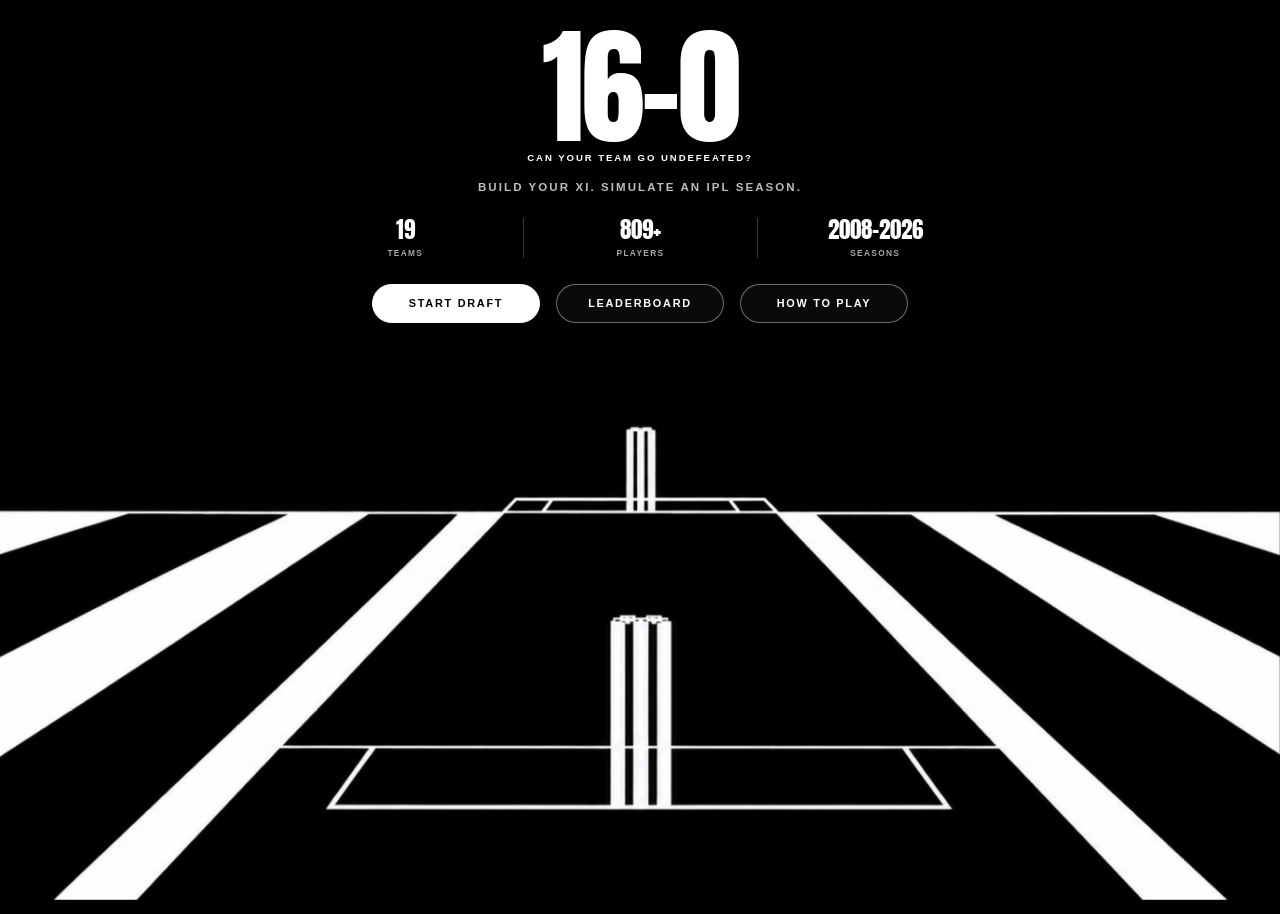
==== index.html @ 0a6eabfe "Switch report modal to Web3Forms with live access key; drop unused EmailJS CDN" ====
<!doctype html>
<html lang="en">
  <head>
    <meta charset="UTF-8" />
    <meta
      name="viewport"
      content="width=device-width, initial-scale=1.0, viewport-fit=cover"
    />
    <title>IPL Draft</title>
    <link rel="preconnect" href="https://fonts.googleapis.com" />
    <link rel="preconnect" href="https://fonts.gstatic.com" crossorigin />
    <link
      href="https://fonts.googleapis.com/css2?family=Anton&display=swap"
      rel="stylesheet"
    />
    <link rel="stylesheet" href="styles.css" />
    <link rel="stylesheet" href="report.css" />
  </head>
  <body>
    <img class="bg" src="assets/landing.png" alt="" />
    <div class="bg-scrim" aria-hidden="true"></div>

    <!-- ===================== LANDING ===================== -->
    <main id="landing" class="screen is-active">
      <header>
        <h1>16-0</h1>
        <p class="record-label">Can your team go undefeated?</p>
        <p class="tagline">Build your XI. Simulate an IPL season.</p>
        <dl class="stats">
          <div>
            <dt>19</dt>
            <dd>Teams</dd>
          </div>
          <div>
            <dt>809+</dt>
            <dd>Players</dd>
          </div>
          <div>
            <dt>2008–2026</dt>
            <dd>Seasons</dd>
          </div>
        </dl>
        <div class="landing-actions">
          <button class="start-button" type="button">Start Draft</button>
          <a class="leaderboard-landing-btn" href="leaderboard.html">Leaderboard</a>
          <button id="howToBtn" class="how-to-btn" type="button">How to Play</button>
        </div>
      </header>
    </main>

    <!-- ===================== HOW TO PLAY (card deck) ===================== -->
    <div id="howToModal" class="how-to-modal" hidden>
      <div class="how-to-backdrop" data-close></div>
      <div class="how-to-card" role="dialog" aria-modal="true" aria-label="How to play">
        <button class="how-to-close" type="button" data-close aria-label="Close">×</button>

        <div class="how-to-steps">
          <div class="how-to-step is-active">
            <span class="how-to-num">01</span>
            <h3 class="how-to-step-title">Spin for a club</h3>
            <p class="how-to-step-text">Hit spin to land on a random IPL franchise &amp; season. Don't like it? Reroll (limited by difficulty).</p>
          </div>
          <div class="how-to-step">
            <span class="how-to-num">02</span>
            <h3 class="how-to-step-title">Pick one player</h3>
            <p class="how-to-step-text">Draft a single player from that squad into your XI, then spin again for the next pick.</p>
          </div>
          <div class="how-to-step">
            <span class="how-to-num">03</span>
            <h3 class="how-to-step-title">Build your XI</h3>
            <p class="how-to-step-text">Fill all 11 slots — openers, middle order, a keeper, and bowlers. Max 4 overseas. Drag to reorder.</p>
          </div>
          <div class="how-to-step">
            <span class="how-to-num">04</span>
            <h3 class="how-to-step-title">Simulate the season</h3>
            <p class="how-to-step-text">Play 14 league games. Finish top 4 to reach the playoffs and fight for the cup.</p>
          </div>
          <div class="how-to-step">
            <span class="how-to-num">05</span>
            <h3 class="how-to-step-title">Go 16-0</h3>
            <p class="how-to-step-text">Win every league game and the knockouts for a perfect undefeated season. Post it to the leaderboard.</p>
          </div>
        </div>

        <div class="how-to-dots" id="howToDots"></div>

        <div class="how-to-nav">
          <button id="howToBack" class="how-to-nav-btn" type="button">Back</button>
          <button id="howToNext" class="how-to-nav-btn is-primary" type="button">Next</button>
        </div>
      </div>
    </div>

    <!-- ===================== SETUP ===================== -->
    <section id="setup" class="screen" aria-hidden="true">
      <div class="setup-inner">
        <div class="setup-top">
          <button class="back-btn" type="button" aria-label="Back to home">
            ← Back
          </button>
          <span class="wordmark">16-0</span>
          <span class="setup-top-spacer" aria-hidden="true"></span>
        </div>

        <h2 class="setup-title">Draft Setup</h2>
        <p class="setup-sub">Set your rules, then spin for your first franchise.</p>

        <!-- Team Name -->
        <section class="group">
          <h3 class="group-label">Team Name</h3>
          <input
            type="text"
            id="teamNameInput"
            class="team-name-input"
            placeholder="Your XI"
            maxlength="18"
            autocomplete="off"
          />
        </section>

        <!-- Difficulty -->
        <section class="group" data-setting="difficulty">
          <h3 class="group-label">Difficulty</h3>
          <div class="options cols-3" role="group" aria-label="Difficulty">
            <button class="opt" type="button" data-value="easy" aria-pressed="false">
              <span class="opt-title">Easy</span>
              <span class="opt-desc">3 re-spins · limits relaxed</span>
            </button>
            <button class="opt is-selected" type="button" data-value="normal" aria-pressed="true">
              <span class="opt-title">Normal</span>
              <span class="opt-desc">1 re-spin available</span>
            </button>
            <button class="opt" type="button" data-value="hard" aria-pressed="false">
              <span class="opt-title">Hard</span>
              <span class="opt-desc">No re-spins · strict limits</span>
            </button>
          </div>
        </section>

        <!-- Show Ratings -->
        <section class="group" data-setting="showRatings">
          <h3 class="group-label">Show Ratings</h3>
          <div class="options cols-2" role="group" aria-label="Show ratings">
            <button class="opt is-selected" type="button" data-value="on" aria-pressed="true">
              <span class="opt-title">On</span>
              <span class="opt-desc">OVR shown on every player</span>
            </button>
            <button class="opt" type="button" data-value="off" aria-pressed="false">
              <span class="opt-title">Off</span>
              <span class="opt-desc">Blind draft — trust your gut</span>
            </button>
          </div>
        </section>



        <!-- Player Ratings -->
        <section class="group" data-setting="playerRatings">
          <h3 class="group-label">Player Ratings</h3>
          <div class="options cols-2" role="group" aria-label="Player ratings">
            <button class="opt is-selected" type="button" data-value="career" aria-pressed="true">
              <span class="opt-title">Career Seasons</span>
              <span class="opt-desc">Rated as that exact season</span>
            </button>
            <button class="opt" type="button" data-value="prime" aria-pressed="false">
              <span class="opt-title">Prime Mode</span>
              <span class="opt-desc">Everyone at career-best rating</span>
            </button>
          </div>
        </section>

        <!-- Era -->
        <section class="group" data-setting="era">
          <h3 class="group-label">Era</h3>
          <div class="options cols-4" role="group" aria-label="Era preset">
            <button class="opt is-selected" type="button" data-value="all" aria-pressed="true">
              <span class="opt-title">All-time</span>
            </button>
            <button class="opt" type="button" data-value="2012" aria-pressed="false">
              <span class="opt-title">2012+</span>
            </button>
            <button class="opt" type="button" data-value="2016" aria-pressed="false">
              <span class="opt-title">2016+</span>
            </button>
            <button class="opt" type="button" data-value="2020" aria-pressed="false">
              <span class="opt-title">2020+</span>
            </button>
          </div>

          <div class="era-slider">
            <div class="era-track"><div class="era-fill"></div></div>
            <input
              type="range"
              id="eraMin"
              min="2008"
              max="2026"
              value="2008"
              step="1"
              aria-label="Earliest season"
            />
            <input
              type="range"
              id="eraMax"
              min="2008"
              max="2026"
              value="2026"
              step="1"
              aria-label="Latest season"
            />
          </div>
          <div class="era-readout">
            <span id="eraFrom">2008</span>
            <span id="eraCount">19 of 19 seasons</span>
            <span id="eraTo">2026</span>
          </div>
          <p class="era-hint">
            Only franchise-seasons in this range can be spun — narrow it to draft
            from an era you know.
          </p>
        </section>

        <button id="beginDraft" class="primary-btn" type="button">
          Start Draft →
        </button>

        <footer class="setup-footer">
          <p class="disclaimer">
            16-0 is an independent, fan-made game. Not affiliated with, endorsed
            by, or sponsored by the BCCI, the IPL, or any franchise. All team and
            player names and statistics are used for informational and
            descriptive purposes only.
          </p>
          <p class="copyright">
            © 2026 16-0game.vercel.app ·
            <a class="report-link" onclick="openBugModal()">Report Issues</a>
          </p>
        </footer>
      </div>
    </section>

    <div class="toast" role="status" aria-live="polite"></div>

    <div id="bugModal" class="bug-modal" hidden>
      <div class="bug-modal-inner">
        <div class="bug-modal-header">
          <h3>Report an Issue</h3>
          <button class="bug-close" onclick="closeBugModal()" aria-label="Close">×</button>
        </div>
        <p class="bug-subtitle">Describe what went wrong and we'll fix it.</p>
        <textarea id="bugText" placeholder="e.g. Draft page crashed when I picked a player..." rows="5"></textarea>
        <button id="bugSubmit" onclick="submitBug()">Send Report</button>
        <p id="bugStatus" hidden></p>
      </div>
    </div>

    <script src="report.js"></script>
    <script src="script.js"></script>
  </body>
</html>
---- styles.css ----
* {
  box-sizing: border-box;
}

html,
body {
  width: 100%;
  height: 100%;
  min-height: 100%;
  margin: 0;
}

body {
  position: relative;
  min-height: 100svh;
  background: #000;
  overflow: hidden;
}

.bg {
  position: fixed;
  inset: 0;
  z-index: 0;
  display: block;
  width: 100%;
  height: 100%;
  object-fit: cover;
  object-position: center center;
}

.bg-scrim {
  position: fixed;
  inset: 0;
  z-index: 1;
  background: #000;
  opacity: 0;
  backdrop-filter: blur(0px);
  pointer-events: none;
  transition:
    opacity 450ms ease,
    backdrop-filter 450ms ease;
}

body.setup-active .bg-scrim {
  opacity: 0.82;
  backdrop-filter: blur(3px);
}

/* ===================== SCREEN SYSTEM ===================== */
.screen {
  position: absolute;
  inset: 0;
  z-index: 2;
  opacity: 0;
  visibility: hidden;
  transform: translateY(14px);
  pointer-events: none;
  transition:
    opacity 420ms ease,
    transform 420ms ease,
    visibility 0s linear 420ms;
}

.screen.is-active {
  opacity: 1;
  visibility: visible;
  transform: translateY(0);
  pointer-events: auto;
  transition:
    opacity 420ms ease,
    transform 420ms ease;
}

#setup {
  overflow-y: auto;
  -webkit-overflow-scrolling: touch;
  background: #0a0a0a;
}

header {
  position: absolute;
  top: clamp(1.75rem, 3.5vh, 3rem);
  left: 50%;
  display: flex;
  flex-direction: column;
  align-items: center;
  width: min(88vw, 44rem);
  transform: translateX(-50%);
}

h1 {
  margin: 0;
  color: #fff;
  font-family: "Anton", Impact, "Arial Black", sans-serif;
  font-size: clamp(5rem, 10vw, 9.5rem);
  font-weight: 400;
  line-height: 0.86;
  letter-spacing: -0.025em;
  text-align: center;
  white-space: nowrap;
}

.record-label {
  margin: 0.65rem 0 0;
  color: #fff;
  font-family: Arial, Helvetica, sans-serif;
  font-size: clamp(0.52rem, 0.75vw, 0.68rem);
  font-weight: 700;
  letter-spacing: 0.2em;
  text-transform: uppercase;
}

.tagline {
  margin: clamp(0.8rem, 1.4vw, 1.1rem) 0 0;
  color: #bdbdbd;
  font-family: Arial, Helvetica, sans-serif;
  font-size: clamp(0.58rem, 0.9vw, 0.78rem);
  font-weight: 600;
  letter-spacing: 0.18em;
  text-align: center;
  text-transform: uppercase;
  white-space: nowrap;
}

.stats {
  display: grid;
  grid-template-columns: repeat(3, 1fr);
  width: 100%;
  margin: clamp(1.25rem, 2vw, 1.65rem) 0 0;
  padding: 0;
  color: #a8a8a8;
}

.stats div {
  min-width: 0;
  padding: 0 clamp(0.75rem, 2vw, 1.5rem);
  text-align: center;
}

.stats div + div {
  border-left: 1px solid rgba(255, 255, 255, 0.22);
}

.stats dt {
  color: #fff;
  font-family: "Anton", Impact, sans-serif;
  font-size: clamp(1.1rem, 1.8vw, 1.6rem);
  line-height: 1;
}

.stats dd {
  margin: 0.45rem 0 0;
  font-family: Arial, Helvetica, sans-serif;
  font-size: clamp(0.5rem, 0.65vw, 0.62rem);
  font-weight: 600;
  letter-spacing: 0.16em;
  text-transform: uppercase;
}

.landing-actions {
  display: flex;
  gap: 1rem;
  margin-top: clamp(1.25rem, 2vw, 1.65rem);
  align-items: center;
  justify-content: center;
}

.start-button {
  min-width: 10.5rem;
  padding: 0.78rem 1.45rem;
  border: 1px solid #fff;
  border-radius: 999px;
  background: #fff;
  color: #000;
  font-family: Arial, Helvetica, sans-serif;
  font-size: 0.68rem;
  font-weight: 700;
  letter-spacing: 0.16em;
  text-transform: uppercase;
  cursor: pointer;
  transition:
    background-color 180ms ease,
    color 180ms ease,
    transform 180ms ease;
}

.start-button:hover {
  background: #000;
  color: #fff;
  transform: translateY(-2px);
}

.start-button:focus-visible {
  outline: 2px solid #fff;
  outline-offset: 4px;
}

.leaderboard-landing-btn {
  display: inline-flex;
  align-items: center;
  justify-content: center;
  min-width: 10.5rem;
  padding: 0.78rem 1.45rem;
  border: 1px solid rgba(255, 255, 255, 0.4);
  border-radius: 999px;
  background: #0a0a0a;
  color: #fff;
  font-family: Arial, Helvetica, sans-serif;
  font-size: 0.68rem;
  font-weight: 700;
  letter-spacing: 0.16em;
  text-transform: uppercase;
  text-decoration: none;
  cursor: pointer;
  transition:
    border-color 180ms ease,
    background-color 180ms ease,
    color 180ms ease,
    transform 180ms ease;
}

.leaderboard-landing-btn:hover {
  border-color: #fff;
  background: #fff;
  color: #000;
  transform: translateY(-2px);
}

.leaderboard-landing-btn:focus-visible {
  outline: 2px solid #fff;
  outline-offset: 4px;
}

/* How to Play — outlined pill, matches the Leaderboard button */
.how-to-btn {
  display: inline-flex;
  align-items: center;
  justify-content: center;
  min-width: 10.5rem;
  padding: 0.78rem 1.45rem;
  border: 1px solid rgba(255, 255, 255, 0.4);
  border-radius: 999px;
  background: #0a0a0a;
  color: #fff;
  font-family: Arial, Helvetica, sans-serif;
  font-size: 0.68rem;
  font-weight: 700;
  letter-spacing: 0.16em;
  text-transform: uppercase;
  cursor: pointer;
  transition:
    border-color 180ms ease,
    background-color 180ms ease,
    color 180ms ease,
    transform 180ms ease;
}

.how-to-btn:hover {
  border-color: #fff;
  background: #fff;
  color: #000;
  transform: translateY(-2px);
}

.how-to-btn:focus-visible {
  outline: 2px solid #fff;
  outline-offset: 4px;
}

/* ===================== HOW TO PLAY MODAL (card deck) ===================== */
.how-to-modal {
  position: fixed;
  inset: 0;
  z-index: 50;
  display: flex;
  align-items: center;
  justify-content: center;
  padding: 1.25rem;
}

.how-to-modal[hidden] {
  display: none;
}

.how-to-backdrop {
  position: absolute;
  inset: 0;
  background: rgba(0, 0, 0, 0.78);
  backdrop-filter: blur(4px);
}

.how-to-card {
  position: relative;
  z-index: 1;
  width: min(92vw, 24rem);
  padding: 2rem 1.75rem 1.5rem;
  border: 1px solid rgba(255, 255, 255, 0.14);
  border-radius: 1.1rem;
  background: #0c0c0c;
  box-shadow: 0 24px 60px rgba(0, 0, 0, 0.6);
  animation: how-to-pop 240ms cubic-bezier(0.2, 0.8, 0.25, 1);
}

@keyframes how-to-pop {
  from { opacity: 0; transform: translateY(14px) scale(0.96); }
  to { opacity: 1; transform: translateY(0) scale(1); }
}

.how-to-close {
  position: absolute;
  top: 0.6rem;
  right: 0.8rem;
  border: none;
  background: transparent;
  color: #7a7a7a;
  font-size: 1.5rem;
  line-height: 1;
  cursor: pointer;
  transition: color 160ms ease;
}

.how-to-close:hover {
  color: #fff;
}

.how-to-steps {
  position: relative;
  min-height: 8.5rem;
}

.how-to-step {
  display: none;
  text-align: center;
}

.how-to-step.is-active {
  display: block;
  animation: how-to-fade 220ms ease;
}

@keyframes how-to-fade {
  from { opacity: 0; transform: translateX(10px); }
  to { opacity: 1; transform: translateX(0); }
}

.how-to-num {
  display: inline-block;
  margin-bottom: 0.5rem;
  color: #5fce7e;
  font-family: "Anton", Impact, sans-serif;
  font-size: 1.5rem;
  letter-spacing: 0.05em;
}

.how-to-step-title {
  margin: 0 0 0.5rem;
  color: #fff;
  font-family: "Anton", Impact, sans-serif;
  font-size: 1.5rem;
  font-weight: 400;
  letter-spacing: -0.01em;
  text-transform: uppercase;
}

.how-to-step-text {
  margin: 0;
  color: #b0b0b0;
  font-family: Arial, Helvetica, sans-serif;
  font-size: 0.82rem;
  font-weight: 500;
  line-height: 1.55;
}

.how-to-dots {
  display: flex;
  justify-content: center;
  gap: 0.4rem;
  margin: 1.1rem 0;
}

.how-to-dot {
  width: 0.45rem;
  height: 0.45rem;
  border-radius: 50%;
  background: rgba(255, 255, 255, 0.22);
  transition: background-color 200ms ease, transform 200ms ease;
}

.how-to-dot.is-active {
  background: #fff;
  transform: scale(1.25);
}

.how-to-nav {
  display: flex;
  gap: 0.6rem;
}

.how-to-nav-btn {
  flex: 1;
  padding: 0.7rem 1rem;
  border: 1px solid rgba(255, 255, 255, 0.28);
  border-radius: 999px;
  background: transparent;
  color: #fff;
  font-family: Arial, Helvetica, sans-serif;
  font-size: 0.66rem;
  font-weight: 700;
  letter-spacing: 0.12em;
  text-transform: uppercase;
  cursor: pointer;
  transition: background-color 160ms ease, color 160ms ease, opacity 160ms ease;
}

.how-to-nav-btn.is-primary {
  background: #fff;
  color: #000;
  border-color: #fff;
}

.how-to-nav-btn:disabled {
  opacity: 0.35;
  cursor: default;
}

@media (max-width: 600px) {
  header {
    top: max(1.25rem, env(safe-area-inset-top));
    width: min(91vw, 28rem);
    padding-inline: 0.25rem;
  }

  h1 {
    font-size: clamp(5.25rem, 28vw, 7.25rem);
    line-height: 0.82;
    letter-spacing: -0.035em;
  }

  .record-label {
    margin-top: 0.75rem;
    font-size: clamp(0.5rem, 2.3vw, 0.62rem);
    letter-spacing: 0.15em;
  }

  .tagline {
    max-width: 18rem;
    margin-top: 0.7rem;
    font-size: clamp(0.52rem, 2.35vw, 0.64rem);
    letter-spacing: 0.13em;
    white-space: normal;
    line-height: 1.45;
  }

  .stats {
    margin-top: 1.2rem;
  }

  .stats div {
    min-width: 0;
    padding: 0 0.4rem;
  }

  .stats dt {
    font-size: clamp(1rem, 4.6vw, 1.2rem);
    white-space: nowrap;
  }

  .stats dd {
    margin-top: 0.35rem;
    font-size: clamp(0.44rem, 1.9vw, 0.53rem);
    letter-spacing: 0.12em;
  }

  .landing-actions {
    flex-direction: column;
    width: 100%;
    gap: 0.75rem;
    margin-top: 1.25rem;
  }

  .start-button {
    min-width: 10rem;
    min-height: 2.75rem;
    padding: 0.8rem 1.35rem;
    font-size: 0.62rem;
    letter-spacing: 0.14em;
    touch-action: manipulation;
  }

  .leaderboard-landing-btn,
  .how-to-btn {
    min-width: 10rem;
    min-height: 2.75rem;
    padding: 0.8rem 1.35rem;
    font-size: 0.62rem;
    letter-spacing: 0.14em;
    touch-action: manipulation;
  }
}

@media (max-height: 720px) {
  header {
    top: 1.25rem;
  }

  h1 {
    font-size: clamp(4.25rem, 15vh, 7rem);
  }

  .stats,
  .start-button {
    margin-top: 1rem;
  }
}

@media (max-width: 380px) {
  header {
    width: 94vw;
  }

  h1 {
    font-size: 5rem;
  }

  .stats div {
    padding-inline: 0.25rem;
  }

  .stats dt {
    font-size: 0.95rem;
  }
}

@media (max-width: 600px) and (max-height: 700px) {
  header {
    top: max(0.85rem, env(safe-area-inset-top));
  }

  h1 {
    font-size: clamp(4.5rem, 23vw, 5.75rem);
  }

  .record-label {
    margin-top: 0.55rem;
  }

  .tagline {
    margin-top: 0.5rem;
  }

  .stats,
  .start-button {
    margin-top: 0.85rem;
  }
}

/* ===================== SETUP SCREEN ===================== */
.setup-inner {
  width: min(94vw, 40rem);
  margin: 0 auto;
  padding: calc(env(safe-area-inset-top) + 2rem) 0
    calc(env(safe-area-inset-bottom) + 3.5rem);
}

.setup-top {
  display: grid;
  grid-template-columns: 1fr auto 1fr;
  align-items: center;
  margin-bottom: 2rem;
}

.back-btn {
  justify-self: start;
  padding: 0.5rem 0.85rem;
  border: 1px solid rgba(255, 255, 255, 0.18);
  border-radius: 999px;
  background: rgba(255, 255, 255, 0.04);
  color: #cfcfcf;
  font-family: Arial, Helvetica, sans-serif;
  font-size: 0.6rem;
  font-weight: 700;
  letter-spacing: 0.12em;
  text-transform: uppercase;
  cursor: pointer;
  transition:
    border-color 160ms ease,
    color 160ms ease,
    background-color 160ms ease;
}

.back-btn:hover {
  border-color: #fff;
  color: #fff;
  background: rgba(255, 255, 255, 0.08);
}

.wordmark {
  justify-self: center;
  color: #fff;
  font-family: "Anton", Impact, sans-serif;
  font-size: 1.5rem;
  letter-spacing: -0.02em;
}

.setup-title {
  margin: 0;
  color: #fff;
  font-family: "Anton", Impact, sans-serif;
  font-size: clamp(2.75rem, 9vw, 3.85rem);
  font-weight: 400;
  letter-spacing: -0.01em;
  text-align: center;
  text-transform: uppercase;
}

.setup-sub {
  margin: 0.6rem 0 0;
  color: #9a9a9a;
  font-family: Arial, Helvetica, sans-serif;
  font-size: 0.85rem;
  font-weight: 600;
  letter-spacing: 0.04em;
  text-align: center;
}

.group {
  margin-top: 2.5rem;
}

.group-label {
  margin: 0 0 0.85rem;
  color: #7d7d7d;
  font-family: Arial, Helvetica, sans-serif;
  font-size: 0.7rem;
  font-weight: 700;
  letter-spacing: 0.22em;
  text-transform: uppercase;
}

.team-name-input {
  width: 100%;
  padding: 1.1rem 1rem;
  border: 1px solid rgba(255, 255, 255, 0.12);
  border-radius: 0.8rem;
  background: rgba(255, 255, 255, 0.035);
  color: #fff;
  font-family: Arial, Helvetica, sans-serif;
  font-size: 0.95rem;
  font-weight: 700;
  letter-spacing: 0.02em;
  outline: none;
  transition:
    border-color 160ms ease,
    background-color 160ms ease,
    box-shadow 160ms ease;
}

.team-name-input::placeholder {
  color: #5f5f5f;
  font-weight: 600;
}

.team-name-input:hover {
  border-color: rgba(255, 255, 255, 0.3);
  background: rgba(255, 255, 255, 0.06);
}

.team-name-input:focus {
  border-color: #fff;
  background: rgba(255, 255, 255, 0.08);
  box-shadow:
    inset 0 0 0 1px #fff,
    0 6px 22px rgba(0, 0, 0, 0.45);
}

.options {
  display: grid;
  gap: 0.7rem;
}

.options.cols-2 {
  grid-template-columns: repeat(2, 1fr);
}

.options.cols-3 {
  grid-template-columns: repeat(3, 1fr);
}

.options.cols-4 {
  grid-template-columns: repeat(4, 1fr);
}

.opt {
  display: flex;
  flex-direction: column;
  gap: 0.35rem;
  padding: 1.1rem 1rem;
  border: 1px solid rgba(255, 255, 255, 0.12);
  border-radius: 0.8rem;
  background: rgba(255, 255, 255, 0.035);
  color: #cdcdcd;
  text-align: left;
  cursor: pointer;
  transition:
    border-color 160ms ease,
    background-color 160ms ease,
    box-shadow 160ms ease,
    transform 160ms ease;
}

.opt:hover {
  border-color: rgba(255, 255, 255, 0.3);
  background: rgba(255, 255, 255, 0.06);
}

.opt.is-selected {
  border-color: #fff;
  background: rgba(255, 255, 255, 0.1);
  box-shadow:
    inset 0 0 0 1px #fff,
    0 6px 22px rgba(0, 0, 0, 0.45);
}

.opt:focus-visible {
  outline: 2px solid #fff;
  outline-offset: 3px;
}

.opt-title {
  color: #fff;
  font-family: Arial, Helvetica, sans-serif;
  font-size: 0.95rem;
  font-weight: 700;
  letter-spacing: 0.02em;
}

.cols-4 .opt {
  align-items: center;
  text-align: center;
  padding: 0.95rem 0.4rem;
}

.cols-4 .opt-title {
  font-size: 0.88rem;
}

.opt-desc {
  color: #8f8f8f;
  font-family: Arial, Helvetica, sans-serif;
  font-size: 0.68rem;
  font-weight: 600;
  letter-spacing: 0.04em;
  line-height: 1.4;
}

.opt.is-selected .opt-desc {
  color: #b8b8b8;
}

/* Era dual-range slider */
.era-slider {
  position: relative;
  height: 2.5rem;
  margin-top: 1rem;
}

.era-track {
  position: absolute;
  top: 50%;
  left: 2px;
  right: 2px;
  height: 4px;
  transform: translateY(-50%);
  background: rgba(255, 255, 255, 0.16);
  border-radius: 2px;
}

.era-fill {
  position: absolute;
  top: 0;
  bottom: 0;
  background: #fff;
  border-radius: 2px;
}

.era-slider input[type="range"] {
  position: absolute;
  top: 0;
  left: 0;
  width: 100%;
  height: 100%;
  margin: 0;
  background: none;
  pointer-events: none;
  -webkit-appearance: none;
  appearance: none;
}

.era-slider input[type="range"]::-webkit-slider-thumb {
  -webkit-appearance: none;
  pointer-events: auto;
  width: 20px;
  height: 20px;
  border-radius: 50%;
  background: #fff;
  border: 3px solid #000;
  cursor: grab;
  box-shadow: 0 2px 8px rgba(0, 0, 0, 0.6);
}

.era-slider input[type="range"]::-webkit-slider-thumb:active {
  cursor: grabbing;
}

.era-slider input[type="range"]::-moz-range-thumb {
  pointer-events: auto;
  width: 20px;
  height: 20px;
  border-radius: 50%;
  background: #fff;
  border: 3px solid #000;
  cursor: grab;
  box-shadow: 0 2px 8px rgba(0, 0, 0, 0.6);
}

.era-readout {
  display: flex;
  align-items: center;
  justify-content: space-between;
}

.era-readout span:first-child,
.era-readout span:last-child {
  color: #fff;
  font-family: "Anton", Impact, sans-serif;
  font-size: 1.3rem;
  letter-spacing: 0.01em;
}

#eraCount {
  color: #8a8a8a;
  font-family: Arial, Helvetica, sans-serif;
  font-size: 0.64rem;
  font-weight: 600;
  letter-spacing: 0.14em;
  text-transform: uppercase;
}

.era-hint {
  margin: 0.85rem 0 0;
  color: #777;
  font-family: Arial, Helvetica, sans-serif;
  font-size: 0.6rem;
  font-weight: 600;
  letter-spacing: 0.03em;
  line-height: 1.45;
  text-align: center;
}

.primary-btn {
  width: 100%;
  margin-top: 3rem;
  padding: 1.25rem 1.5rem;
  border: 1px solid #fff;
  border-radius: 999px;
  background: #fff;
  color: #000;
  font-family: Arial, Helvetica, sans-serif;
  font-size: 0.88rem;
  font-weight: 700;
  letter-spacing: 0.14em;
  text-transform: uppercase;
  cursor: pointer;
  transition:
    background-color 180ms ease,
    color 180ms ease,
    transform 180ms ease;
}

.primary-btn:hover {
  background: #000;
  color: #fff;
  transform: translateY(-2px);
}

.primary-btn:active {
  transform: translateY(0);
}

.primary-btn:focus-visible {
  outline: 2px solid #fff;
  outline-offset: 4px;
}

.setup-footer {
  margin-top: 2.5rem;
  text-align: center;
}

.disclaimer {
  margin: 0;
  color: #5f5f5f;
  font-family: Arial, Helvetica, sans-serif;
  font-size: 0.55rem;
  font-weight: 500;
  letter-spacing: 0.02em;
  line-height: 1.6;
}

.copyright {
  margin: 0.8rem 0 0;
  color: #6c6c6c;
  font-family: Arial, Helvetica, sans-serif;
  font-size: 0.58rem;
  letter-spacing: 0.06em;
}

/* Toast */
.toast {
  position: fixed;
  left: 50%;
  bottom: calc(env(safe-area-inset-bottom) + 1.5rem);
  z-index: 10;
  padding: 0.85rem 1.35rem;
  border: 1px solid rgba(255, 255, 255, 0.25);
  border-radius: 999px;
  background: rgba(20, 20, 20, 0.95);
  color: #fff;
  font-family: Arial, Helvetica, sans-serif;
  font-size: 0.66rem;
  font-weight: 600;
  letter-spacing: 0.06em;
  white-space: nowrap;
  opacity: 0;
  transform: translateX(-50%) translateY(12px);
  pointer-events: none;
  transition:
    opacity 240ms ease,
    transform 240ms ease;
}

.toast.is-visible {
  opacity: 1;
  transform: translateX(-50%) translateY(0);
}

@media (max-width: 380px) {
  .options.cols-3 {
    gap: 0.45rem;
  }

  .opt {
    padding: 0.75rem 0.6rem;
  }
}

/* ===================== MOBILE (390px target) ===================== */
@media (max-width: 768px) {
  /* Global */
  * {
    box-sizing: border-box;
  }

  body {
    overflow-x: hidden;
    max-width: 100vw;
    font-size: 14px;
  }

  /* ---------- Landing ---------- */
  header {
    width: calc(100% - 2rem);
    padding-inline: 0;
    top: max(9vh, calc(env(safe-area-inset-top) + 5rem));
  }

  h1 {
    font-size: 64px;
    letter-spacing: -0.03em;
  }

  .record-label {
    margin-top: 0.6rem;
    font-size: 0.62rem;
    letter-spacing: 0.14em;
  }

  .tagline {
    margin-top: 0.6rem;
    font-size: 0.6rem;
    letter-spacing: 0.12em;
    white-space: normal;
    text-align: center;
    line-height: 1.5;
  }

  .stats {
    grid-template-columns: repeat(3, 1fr);
    margin-top: 1rem;
  }

  .stats div {
    padding-inline: 0.5rem;
  }

  .stats dt {
    font-size: 1rem;
    white-space: nowrap;
  }

  .stats dd {
    font-size: 0.5rem; /* ~12px at 14px base */
    letter-spacing: 0.1em;
    margin-top: 0.3rem;
  }

  .landing-actions {
    flex-direction: column;
    width: 100%;
    gap: 0.75rem;
    margin-top: 1.25rem;
  }

  .start-button {
    width: 100%;
    min-height: 52px;
    height: 52px;
    font-size: 0.68rem;
    letter-spacing: 0.14em;
    touch-action: manipulation;
  }

  .leaderboard-landing-btn,
  .how-to-btn {
    width: 100%;
    min-height: 52px;
    height: 52px;
    font-size: 0.68rem;
    letter-spacing: 0.14em;
    touch-action: manipulation;
  }

  /* ---------- Setup ---------- */
  .setup-inner {
    width: calc(100% - 2rem);
    padding-top: calc(env(safe-area-inset-top) + 1.25rem);
    padding-bottom: calc(env(safe-area-inset-bottom) + 2rem);
  }

  .setup-title {
    font-size: 3rem; /* 48px */
  }

  .setup-sub {
    font-size: 0.72rem;
    letter-spacing: 0.02em;
  }

  .group {
    margin-top: 1.75rem;
  }

  .group-label {
    font-size: 0.65rem;
    margin-bottom: 0.65rem;
  }

  .team-name-input {
    padding: 0.85rem 0.8rem;
    font-size: 0.85rem;
  }

  .options {
    gap: 0.5rem;
  }

  .opt {
    padding: 0.65rem 0.6rem;
  }

  .opt-title {
    font-size: 0.81rem; /* ~13px */
  }

  .opt-desc {
    font-size: 0.62rem;
    letter-spacing: 0.02em;
  }

  /* ERA presets: 4 equal columns */
  .options.cols-4 {
    grid-template-columns: repeat(4, 1fr);
    gap: 0.4rem;
  }

  .cols-4 .opt {
    padding: 0.7rem 0.25rem;
    align-items: center;
    text-align: center;
  }

  .cols-4 .opt-title {
    font-size: 0.72rem;
  }

  /* ERA slider full width */
  .era-slider {
    width: 100%;
  }

  .era-readout span:first-child,
  .era-readout span:last-child {
    font-size: 1.1rem;
  }

  #eraCount {
    font-size: 0.58rem;
  }

  .era-hint {
    font-size: 0.58rem;
  }

  /* Start Draft button: full width, tall, sticky to viewport bottom */
  #beginDraft.primary-btn {
    position: sticky;
    bottom: calc(env(safe-area-inset-bottom) + 0.75rem);
    z-index: 10;
    width: 100%;
    min-height: 52px;
    height: 52px;
    margin-top: 2rem;
    font-size: 0.84rem;
    background: #fff;
    color: #000;
    border-color: #fff;
  }

  .setup-footer {
    margin-top: 1.5rem;
  }

  .disclaimer {
    font-size: 0.62rem; /* ~10px */
    text-align: center;
    letter-spacing: 0.01em;
    line-height: 1.55;
  }

  .copyright {
    font-size: 0.55rem;
    text-align: center;
  }
}
---- report.css ----
/* ===================== 16-0 — Report Issues modal (shared) ===================== */
.report-link {
  font-size: 11px;
  color: #555;
  cursor: pointer;
  letter-spacing: 0.05em;
  text-decoration: none;
  transition: color 0.2s;
}
.report-link:hover {
  color: #888;
}

/* Minimal footer bar for the full-screen app pages (draft / simulation) */
.app-report-footer {
  display: flex;
  justify-content: center;
  padding: 1rem 1rem calc(env(safe-area-inset-bottom) + 1.25rem);
}

.bug-modal {
  position: fixed;
  inset: 0;
  background: rgba(0, 0, 0, 0.75);
  display: flex;
  align-items: center;
  justify-content: center;
  z-index: 9999;
  padding: 16px;
}
.bug-modal[hidden] {
  display: none;
}

.bug-modal-inner {
  background: #1a1a1a;
  border: 1px solid #2a2a2a;
  border-radius: 14px;
  padding: 24px;
  width: 100%;
  max-width: 420px;
  position: relative;
  animation: bug-pop 220ms cubic-bezier(0.2, 0.8, 0.25, 1);
}

@keyframes bug-pop {
  from { opacity: 0; transform: translateY(12px) scale(0.97); }
  to { opacity: 1; transform: translateY(0) scale(1); }
}

.bug-modal-header {
  display: flex;
  align-items: center;
  justify-content: space-between;
  margin-bottom: 6px;
}
.bug-modal-header h3 {
  font-size: 16px;
  font-weight: 700;
  margin: 0;
  color: #fff;
}
.bug-close {
  background: none;
  border: none;
  color: #666;
  font-size: 22px;
  cursor: pointer;
  line-height: 1;
  padding: 0;
}
.bug-close:hover {
  color: #aaa;
}

.bug-subtitle {
  font-size: 12px;
  color: #666;
  margin: 0 0 14px;
}

#bugText {
  width: 100%;
  background: #111;
  border: 1px solid #2a2a2a;
  border-radius: 8px;
  color: #fff;
  padding: 10px 12px;
  font-size: 13px;
  resize: none;
  margin-bottom: 12px;
  font-family: inherit;
  line-height: 1.5;
  transition: border-color 0.2s;
}
#bugText:focus {
  outline: none;
  border-color: #444;
}

#bugSubmit {
  width: 100%;
  padding: 11px;
  background: #fff;
  color: #000;
  border: none;
  border-radius: 8px;
  font-size: 14px;
  font-weight: 700;
  cursor: pointer;
  letter-spacing: 0.05em;
  transition: opacity 0.2s;
}
#bugSubmit:disabled {
  opacity: 0.6;
  cursor: not-allowed;
}
#bugSubmit:hover:not(:disabled) {
  opacity: 0.9;
}

#bugStatus {
  text-align: center;
  font-size: 12px;
  margin-top: 10px;
  color: #4ade80;
}
#bugStatus[hidden] {
  display: none;
}

/* Mobile: modal becomes a bottom sheet */
@media (max-width: 768px) {
  .bug-modal {
    align-items: flex-end;
    padding: 0;
  }
  .bug-modal-inner {
    border-radius: 16px 16px 0 0;
    padding: 20px 16px 32px;
    max-width: 100%;
    animation: bug-sheet 240ms cubic-bezier(0.2, 0.8, 0.25, 1);
  }
  @keyframes bug-sheet {
    from { transform: translateY(100%); }
    to { transform: translateY(0); }
  }
}
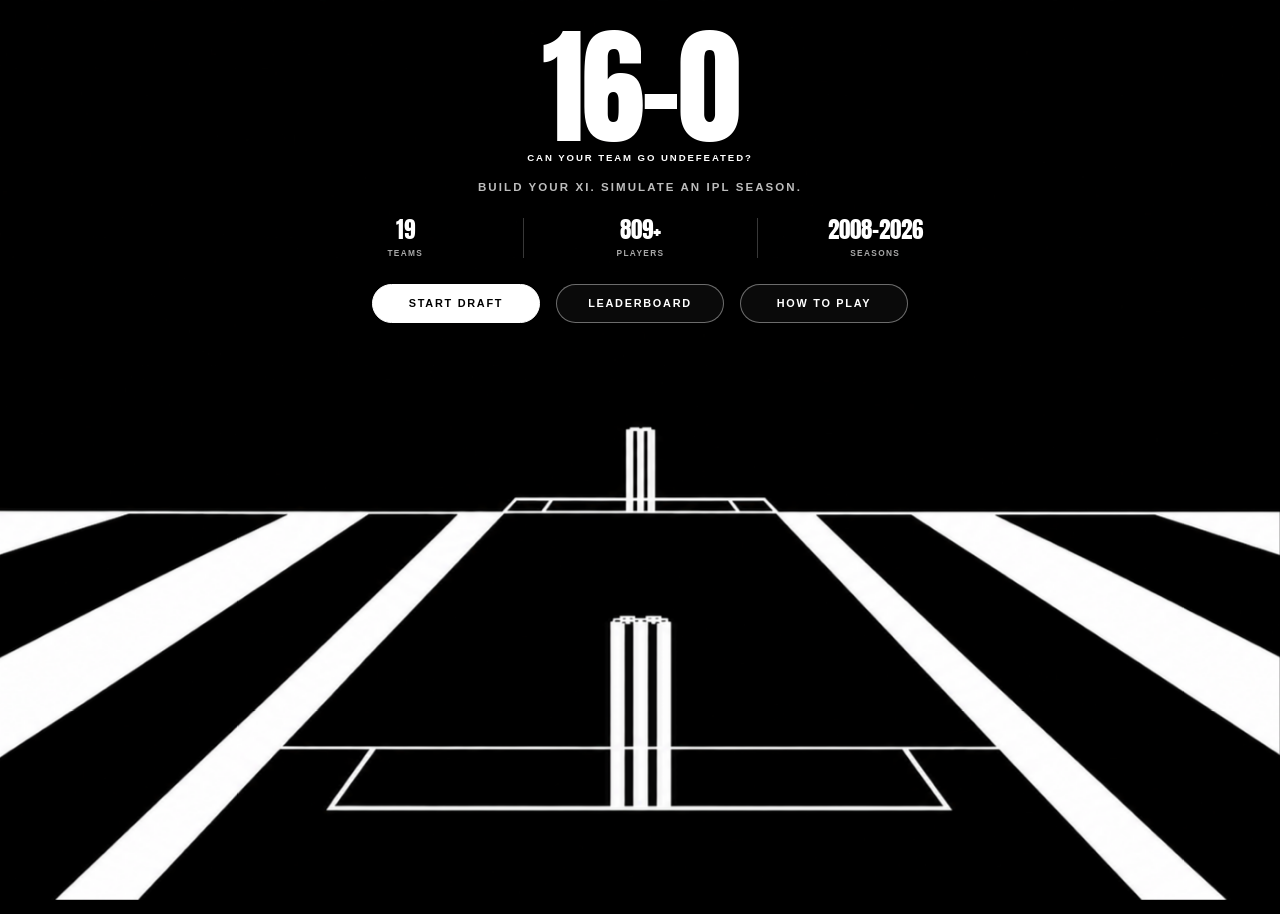
==== commit 6445a389: "Add Vercel Web Analytics script to all pages" ====
--- a/index.html
+++ b/index.html
@@ -255,5 +255,7 @@
 
     <script src="report.js"></script>
     <script src="script.js"></script>
+    <!-- Vercel Web Analytics (static-site script; enable Analytics in the Vercel dashboard) -->
+    <script defer src="/_vercel/insights/script.js"></script>
   </body>
 </html>
--- a/styles.css
+++ b/styles.css
@@ -1,5 +1,9 @@
 * {
   box-sizing: border-box;
+}
+
+[hidden] {
+  display: none !important;
 }
 
 html,
--- a/report.css
+++ b/report.css
@@ -14,8 +14,21 @@
 /* Minimal footer bar for the full-screen app pages (draft / simulation) */
 .app-report-footer {
   display: flex;
-  justify-content: center;
-  padding: 1rem 1rem calc(env(safe-area-inset-bottom) + 1.25rem);
+  flex-direction: column;
+  align-items: center;
+  gap: 0.85rem;
+  padding: 1.25rem 1rem calc(env(safe-area-inset-bottom) + 1.5rem);
+}
+
+/* Sits below the fold (XI panel fills the first screen) — readable on scroll. */
+.app-disclaimer {
+  max-width: 760px;
+  margin: 0;
+  text-align: center;
+  font-size: 10px;
+  line-height: 1.5;
+  letter-spacing: 0.02em;
+  color: #3a3a3a;
 }
 
 .bug-modal {
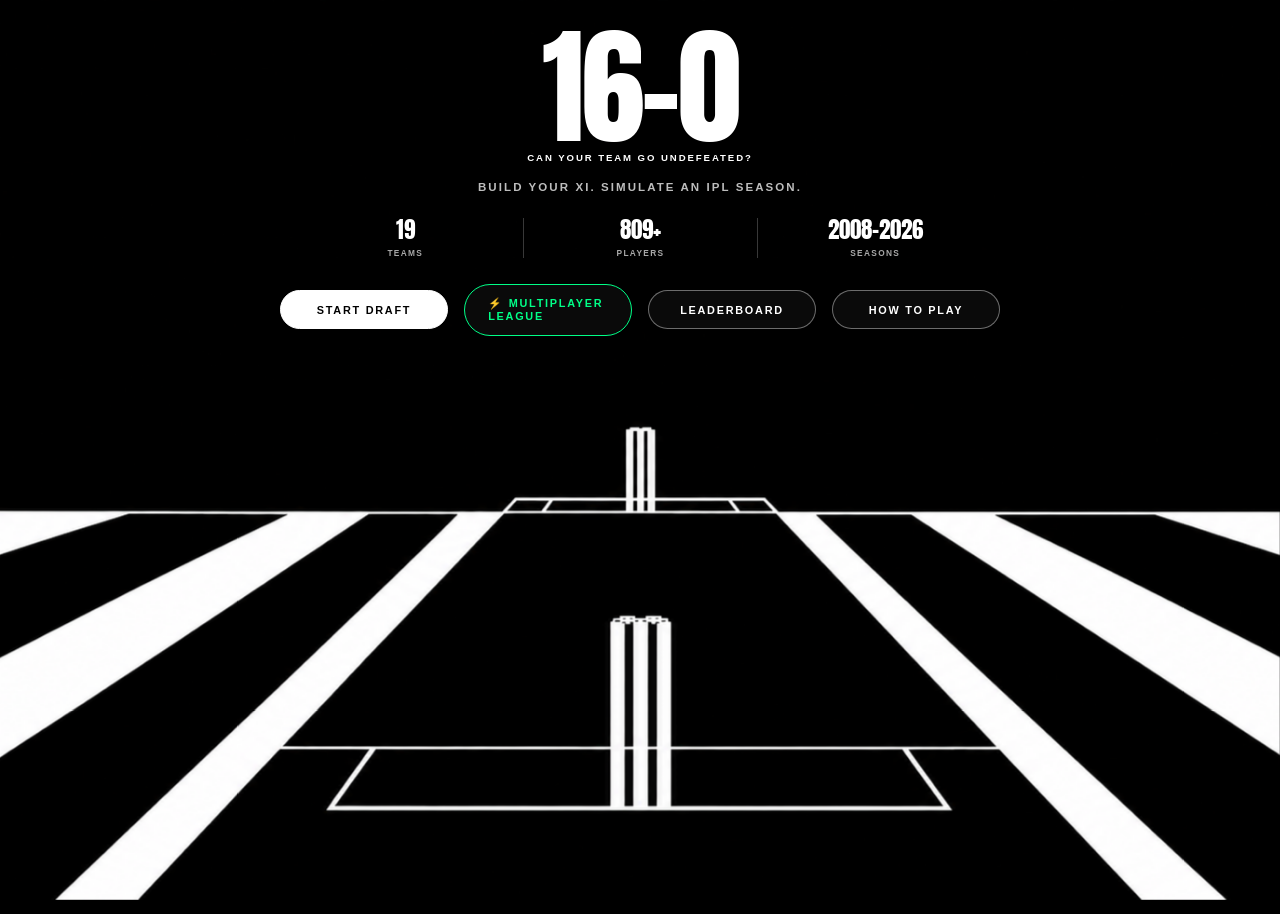
==== commit 160c72db: "building mutiplayer" ====
--- a/index.html
+++ b/index.html
@@ -42,6 +42,7 @@
         </dl>
         <div class="landing-actions">
           <button class="start-button" type="button">Start Draft</button>
+          <a class="leaderboard-landing-btn multiplayer-landing-btn" href="lobby.html">⚡ Multiplayer League</a>
           <a class="leaderboard-landing-btn" href="leaderboard.html">Leaderboard</a>
           <button id="howToBtn" class="how-to-btn" type="button">How to Play</button>
         </div>
--- a/styles.css
+++ b/styles.css
@@ -233,6 +233,17 @@
 .leaderboard-landing-btn:focus-visible {
   outline: 2px solid #fff;
   outline-offset: 4px;
+}
+
+/* Multiplayer = the new headline feature: green-accent variant of the pill. */
+.multiplayer-landing-btn {
+  border-color: #00ff87;
+  color: #00ff87;
+}
+.multiplayer-landing-btn:hover {
+  background: #00ff87;
+  border-color: #00ff87;
+  color: #04220f;
 }
 
 /* How to Play — outlined pill, matches the Leaderboard button */
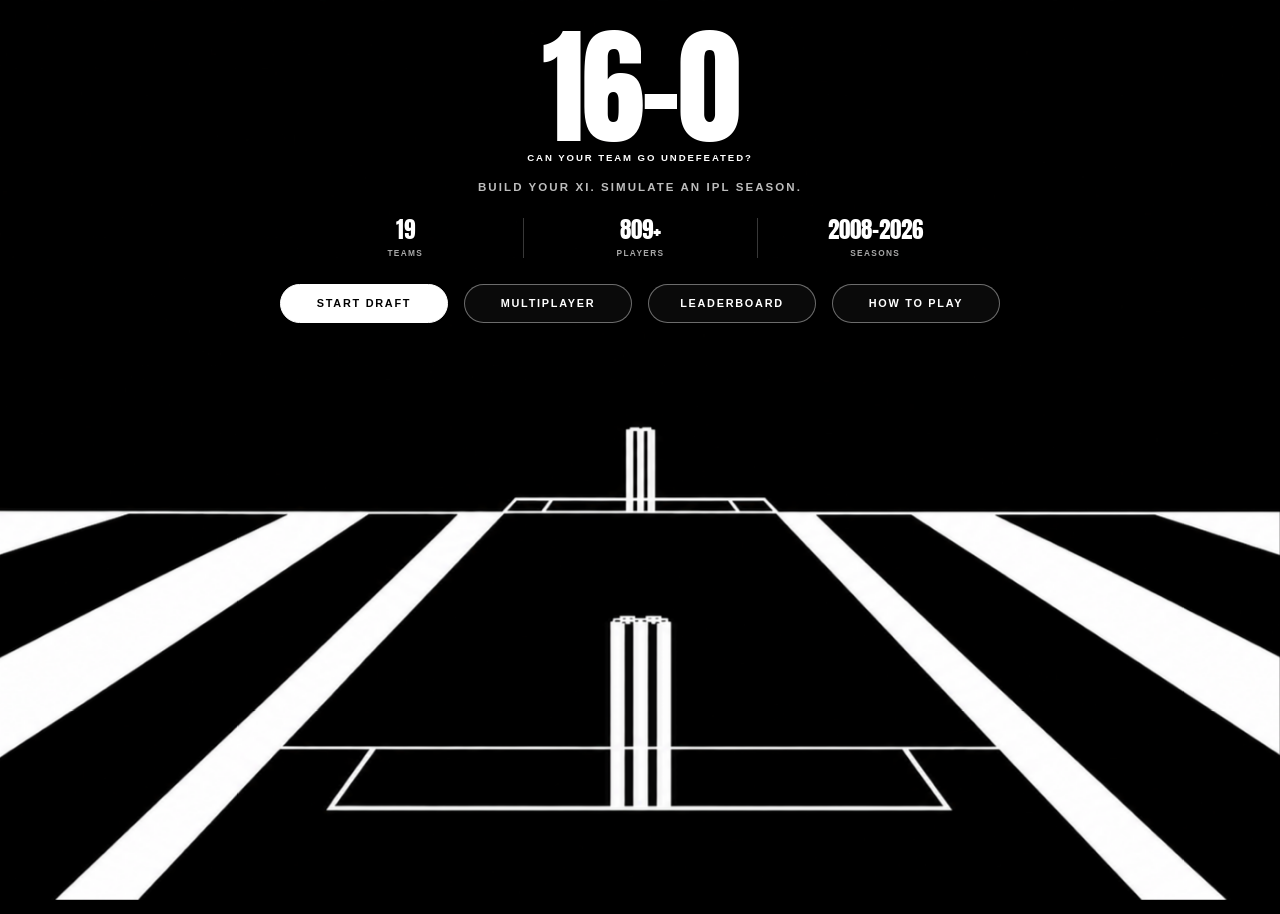
==== commit 5064abab: "building mutiplayer" ====
--- a/index.html
+++ b/index.html
@@ -42,7 +42,7 @@
         </dl>
         <div class="landing-actions">
           <button class="start-button" type="button">Start Draft</button>
-          <a class="leaderboard-landing-btn multiplayer-landing-btn" href="lobby.html">⚡ Multiplayer League</a>
+          <a class="leaderboard-landing-btn" href="lobby.html">Multiplayer</a>
           <a class="leaderboard-landing-btn" href="leaderboard.html">Leaderboard</a>
           <button id="howToBtn" class="how-to-btn" type="button">How to Play</button>
         </div>
--- a/styles.css
+++ b/styles.css
@@ -233,17 +233,6 @@
 .leaderboard-landing-btn:focus-visible {
   outline: 2px solid #fff;
   outline-offset: 4px;
-}
-
-/* Multiplayer = the new headline feature: green-accent variant of the pill. */
-.multiplayer-landing-btn {
-  border-color: #00ff87;
-  color: #00ff87;
-}
-.multiplayer-landing-btn:hover {
-  background: #00ff87;
-  border-color: #00ff87;
-  color: #04220f;
 }
 
 /* How to Play — outlined pill, matches the Leaderboard button */
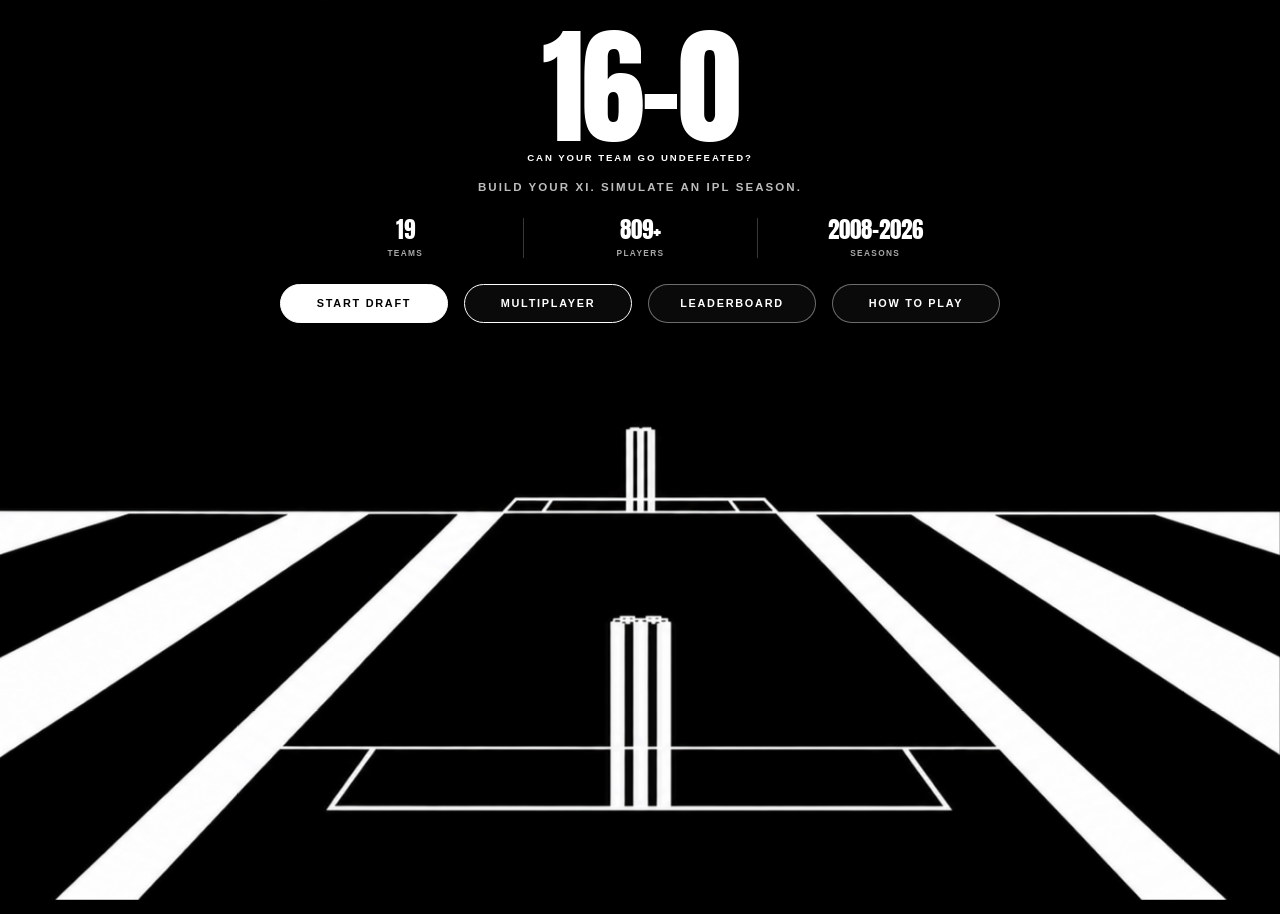
==== commit 04e355e3: "building mutiplayer" ====
--- a/index.html
+++ b/index.html
@@ -42,7 +42,7 @@
         </dl>
         <div class="landing-actions">
           <button class="start-button" type="button">Start Draft</button>
-          <a class="leaderboard-landing-btn" href="lobby.html">Multiplayer</a>
+          <a class="leaderboard-landing-btn mp-glow" href="lobby.html">Multiplayer</a>
           <a class="leaderboard-landing-btn" href="leaderboard.html">Leaderboard</a>
           <button id="howToBtn" class="how-to-btn" type="button">How to Play</button>
         </div>
--- a/styles.css
+++ b/styles.css
@@ -233,6 +233,23 @@
 .leaderboard-landing-btn:focus-visible {
   outline: 2px solid #fff;
   outline-offset: 4px;
+}
+
+/* Multiplayer = headline feature. Stays monochrome but pulses a soft white glow
+   so it stands out among the plain pills. */
+.mp-glow {
+  border-color: #fff;
+  animation: mp-pulse 2.2s ease-in-out infinite;
+}
+.mp-glow:hover {
+  animation: none;
+}
+@keyframes mp-pulse {
+  0%, 100% { box-shadow: 0 0 0 0 rgba(255, 255, 255, 0); }
+  50% { box-shadow: 0 0 18px 1px rgba(255, 255, 255, 0.45); }
+}
+@media (prefers-reduced-motion: reduce) {
+  .mp-glow { animation: none; box-shadow: 0 0 14px 1px rgba(255, 255, 255, 0.3); }
 }
 
 /* How to Play — outlined pill, matches the Leaderboard button */
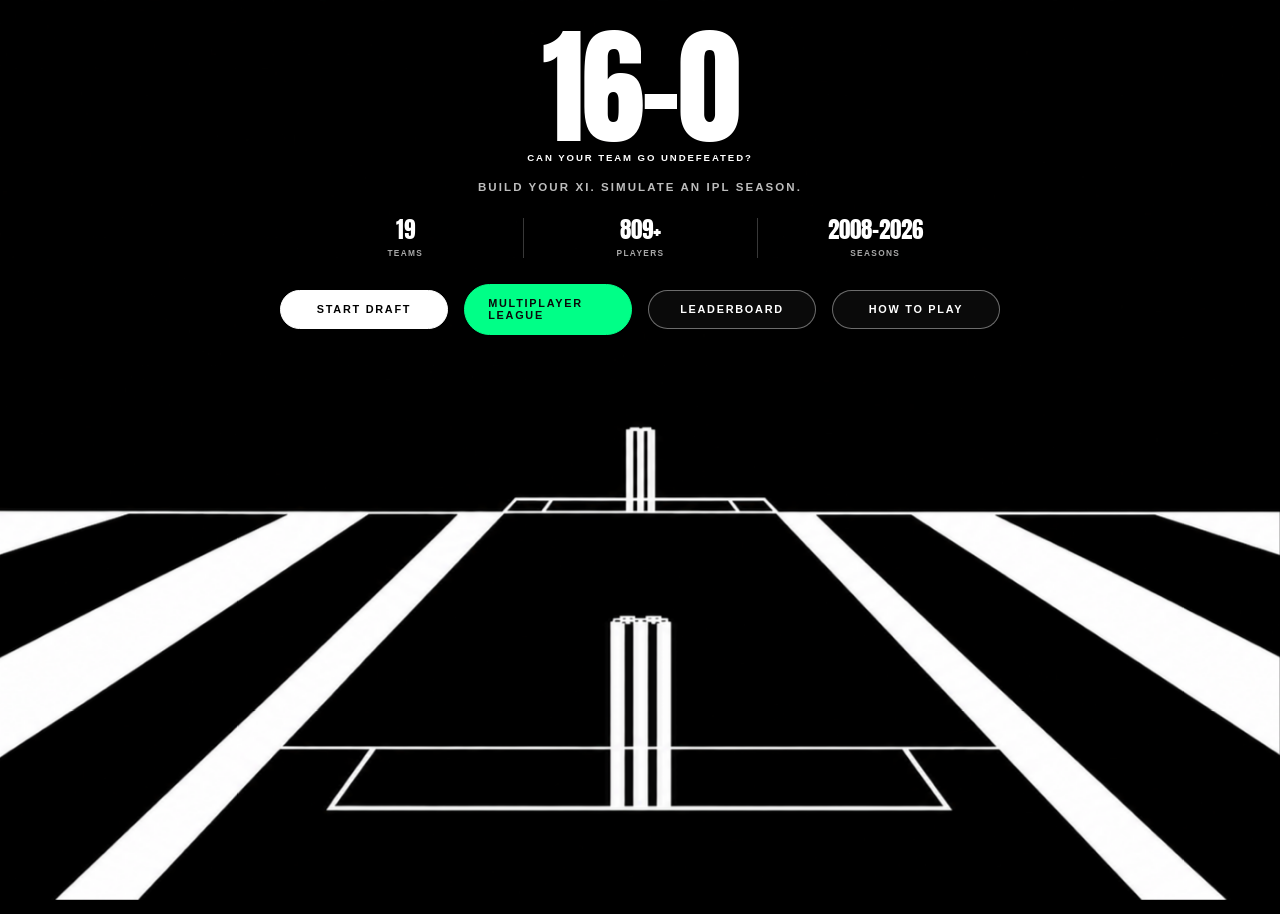
==== commit 22235131: "" ====
--- a/index.html
+++ b/index.html
@@ -42,7 +42,7 @@
         </dl>
         <div class="landing-actions">
           <button class="start-button" type="button">Start Draft</button>
-          <a class="leaderboard-landing-btn mp-glow" href="lobby.html">Multiplayer</a>
+          <a class="leaderboard-landing-btn mp-glow" href="lobby.html">Multiplayer League</a>
           <a class="leaderboard-landing-btn" href="leaderboard.html">Leaderboard</a>
           <button id="howToBtn" class="how-to-btn" type="button">How to Play</button>
         </div>
--- a/styles.css
+++ b/styles.css
@@ -235,21 +235,25 @@
   outline-offset: 4px;
 }
 
-/* Multiplayer = headline feature. Stays monochrome but pulses a soft white glow
-   so it stands out among the plain pills. */
+/* Multiplayer = headline feature. Solid accent fill so it reads as the primary
+   action among the outlined pills, with a soft pulse to draw the eye. */
 .mp-glow {
-  border-color: #fff;
+  border-color: #00ff87;
+  background: #00ff87;
+  color: #0a0a0a;
   animation: mp-pulse 2.2s ease-in-out infinite;
 }
 .mp-glow:hover {
-  animation: none;
+  border-color: #00ff87;
+  background: #4dffab;
+  color: #0a0a0a;
 }
 @keyframes mp-pulse {
-  0%, 100% { box-shadow: 0 0 0 0 rgba(255, 255, 255, 0); }
-  50% { box-shadow: 0 0 18px 1px rgba(255, 255, 255, 0.45); }
+  0%, 100% { box-shadow: 0 0 0 0 rgba(0, 255, 135, 0); }
+  50% { box-shadow: 0 0 20px 2px rgba(0, 255, 135, 0.55); }
 }
 @media (prefers-reduced-motion: reduce) {
-  .mp-glow { animation: none; box-shadow: 0 0 14px 1px rgba(255, 255, 255, 0.3); }
+  .mp-glow { animation: none; box-shadow: 0 0 14px 1px rgba(0, 255, 135, 0.4); }
 }
 
 /* How to Play — outlined pill, matches the Leaderboard button */
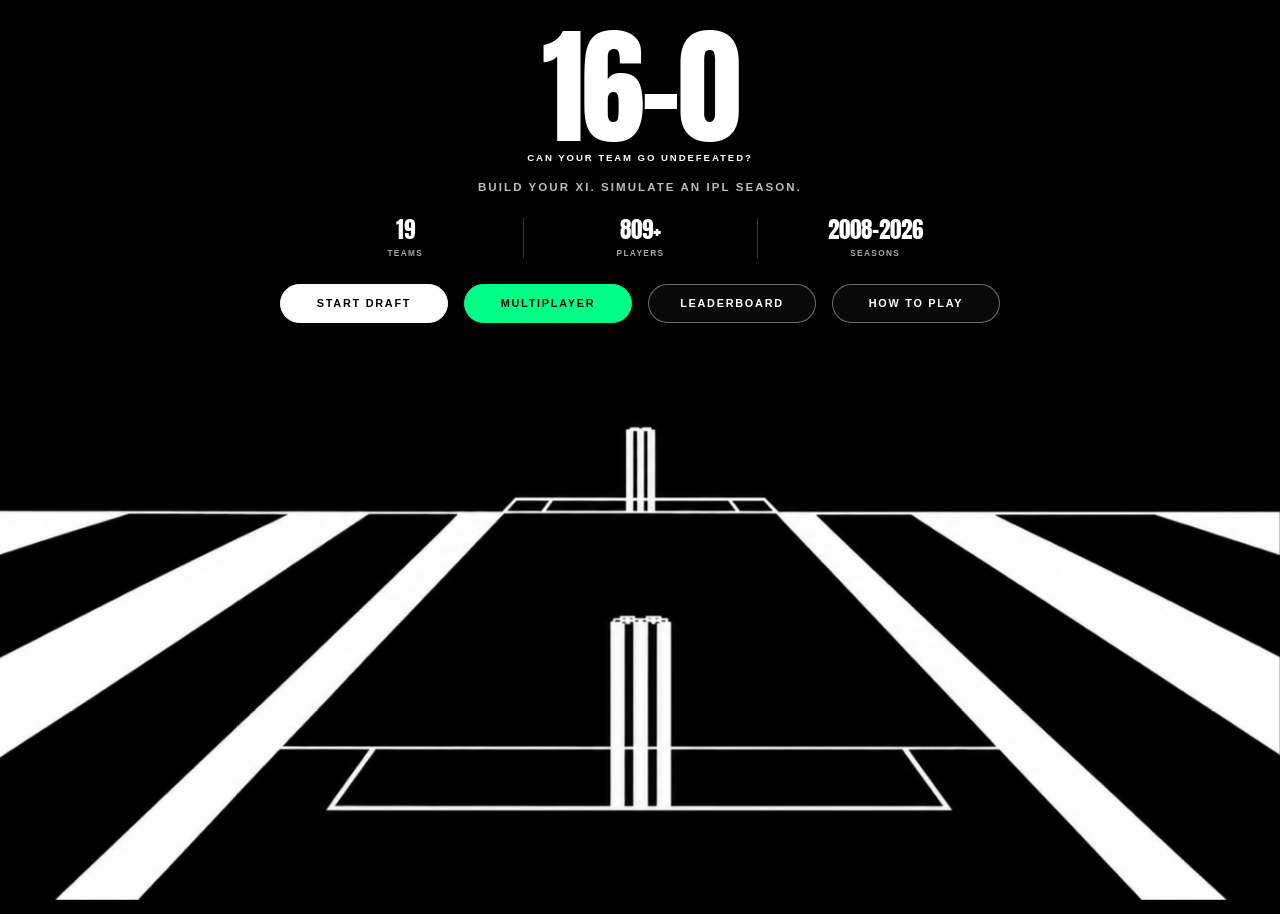
==== commit e2178ba4: "" ====
--- a/index.html
+++ b/index.html
@@ -42,7 +42,7 @@
         </dl>
         <div class="landing-actions">
           <button class="start-button" type="button">Start Draft</button>
-          <a class="leaderboard-landing-btn mp-glow" href="lobby.html">Multiplayer League</a>
+          <a class="leaderboard-landing-btn mp-glow" href="lobby.html">Multiplayer</a>
           <a class="leaderboard-landing-btn" href="leaderboard.html">Leaderboard</a>
           <button id="howToBtn" class="how-to-btn" type="button">How to Play</button>
         </div>
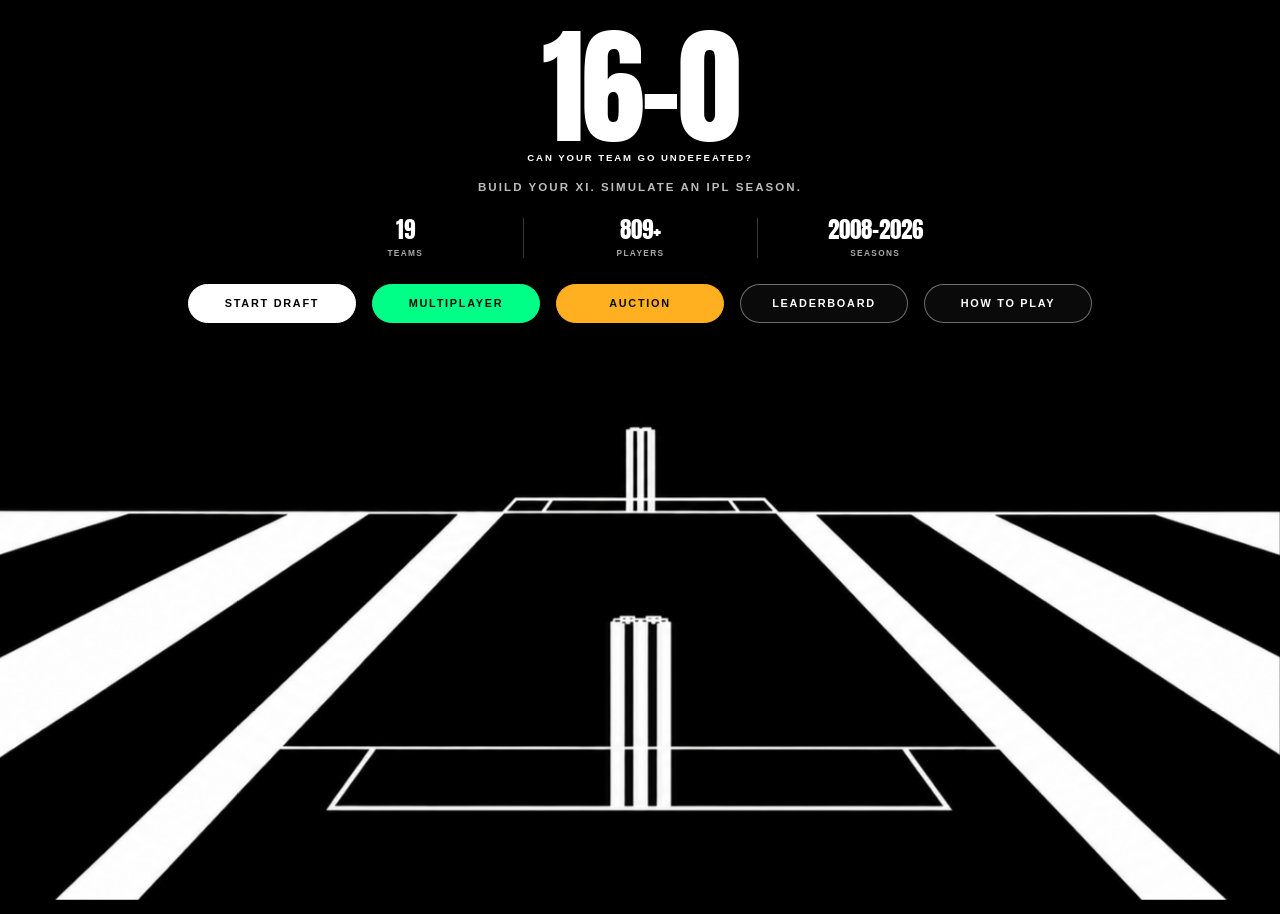
==== commit f1948c07: "" ====
--- a/index.html
+++ b/index.html
@@ -43,6 +43,7 @@
         <div class="landing-actions">
           <button class="start-button" type="button">Start Draft</button>
           <a class="leaderboard-landing-btn mp-glow" href="lobby.html">Multiplayer</a>
+          <a class="leaderboard-landing-btn auction-glow" href="auction.html">Auction</a>
           <a class="leaderboard-landing-btn" href="leaderboard.html">Leaderboard</a>
           <button id="howToBtn" class="how-to-btn" type="button">How to Play</button>
         </div>
--- a/styles.css
+++ b/styles.css
@@ -254,6 +254,20 @@
 }
 @media (prefers-reduced-motion: reduce) {
   .mp-glow { animation: none; box-shadow: 0 0 14px 1px rgba(0, 255, 135, 0.4); }
+}
+
+/* Auction = the other headline mode. Amber fill so it reads as a sibling of
+   Multiplayer without competing with it. Same pill geometry as every other
+   landing button — only the colours differ. */
+.auction-glow {
+  border-color: #ffb020;
+  background: #ffb020;
+  color: #0a0a0a;
+}
+.auction-glow:hover {
+  border-color: #ffb020;
+  background: #ffc457;
+  color: #0a0a0a;
 }
 
 /* How to Play — outlined pill, matches the Leaderboard button */
